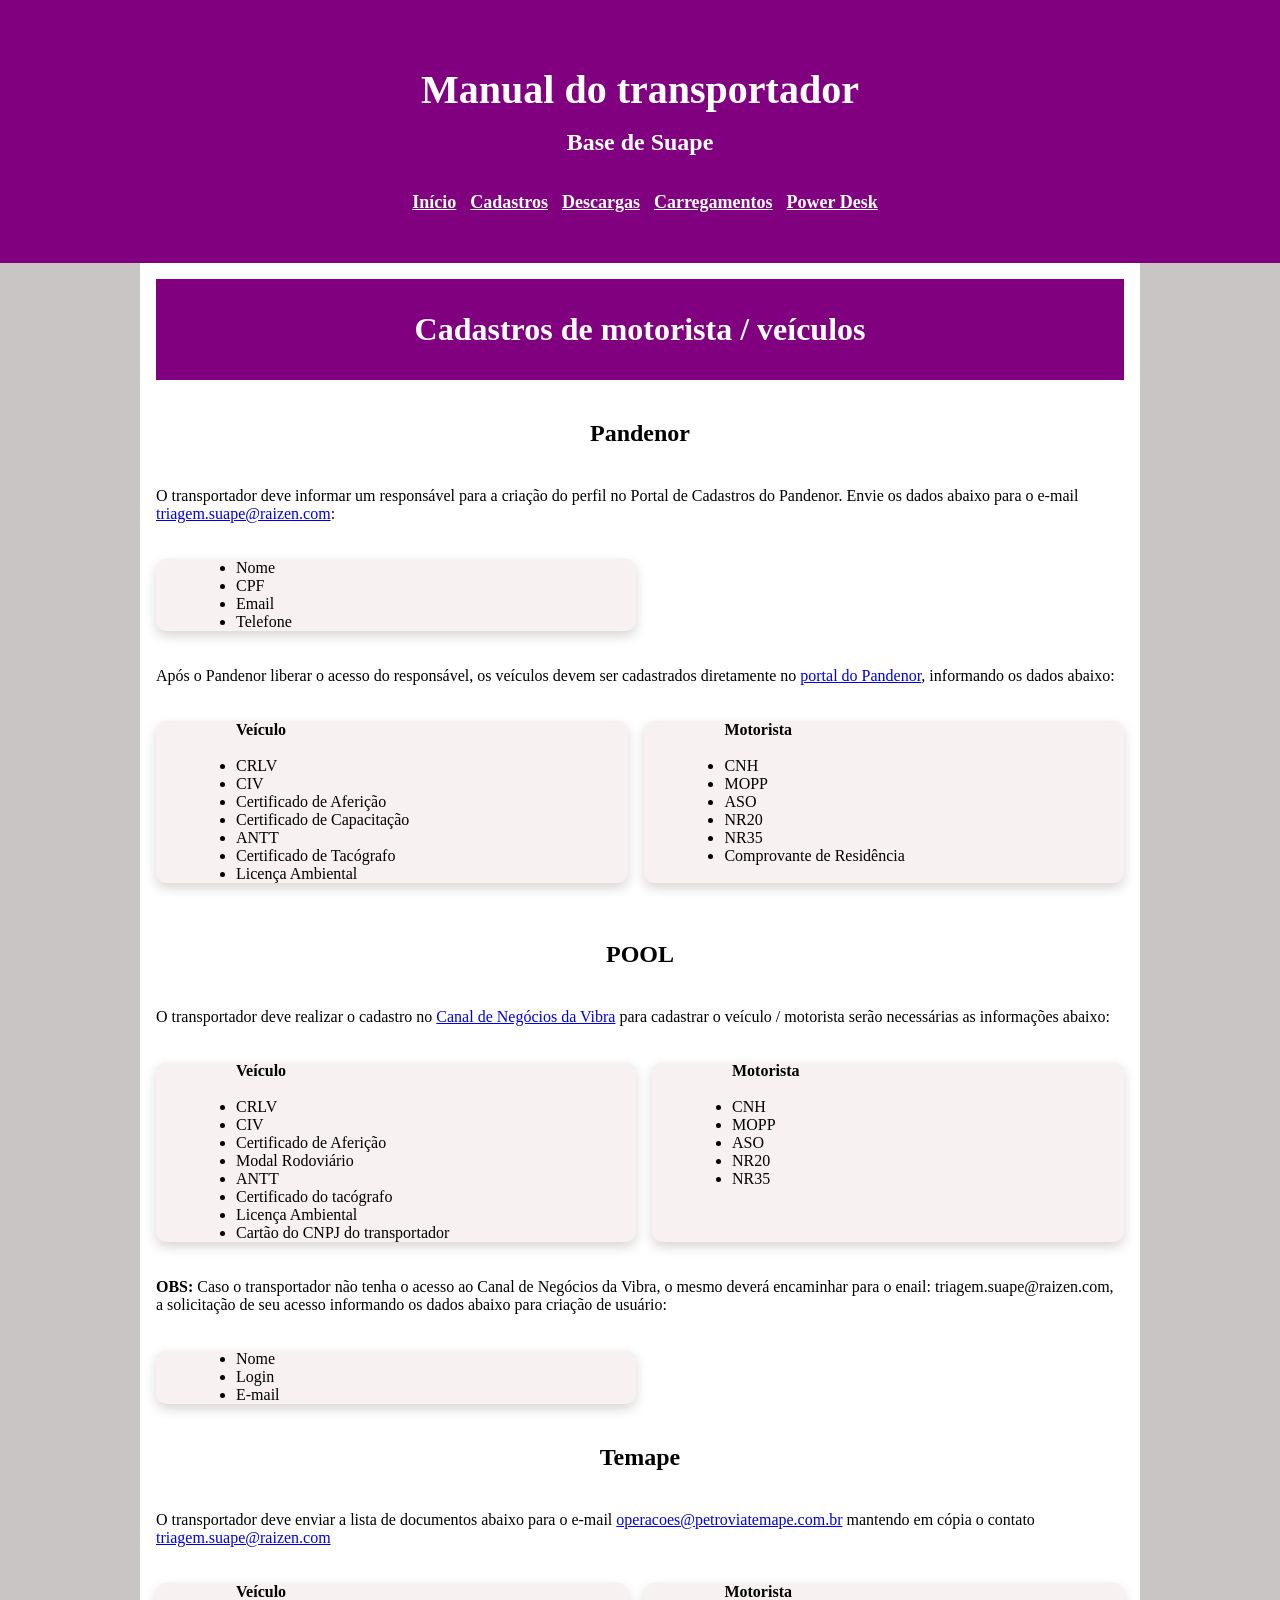
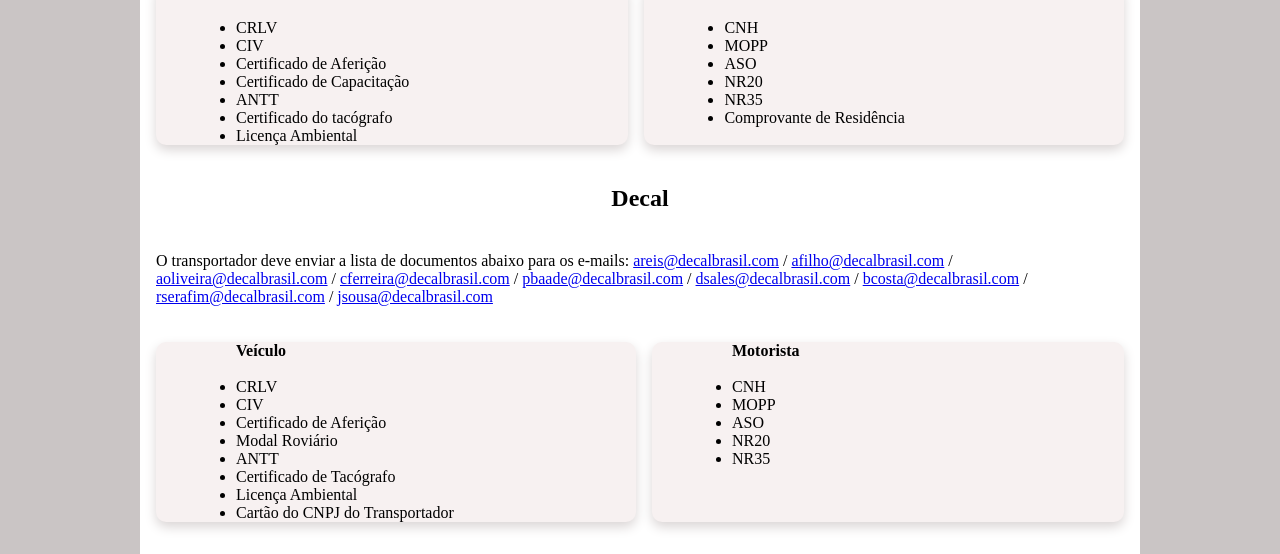
==== cadastros.html @ e82b532d "Atualizações Atualizações no Manual do Transportador" ====
<!DOCTYPE html>
<html lang="pt-br">
<head>
    <meta charset="UTF-8">
    <meta name="viewport" content="width=device-width, initial-scale=1.0">
    <title>Manual do transportador - Base de Suape</title>

    <link rel="shortcut icon" href="imagens/ra.png" type="image/x-icon">
    <link rel="stylesheet" href="css/style.css">
</head>
<body>
    <header>
        <h1>Manual do transportador</h1>

        <h2>Base de Suape</h2>

        <br><br>

        <nav>
            <a href="index.html"><b>Início</b></a>
            <a href="cadastros.html"><b>Cadastros</b></a>
            <a href="descargas.html"><b>Descargas</b></a>
            <a href="carregamentos.html"><b>Carregamentos</b></a>
            <a href="powerdesk.html"><b>Power Desk</b></a>
        </nav>
    </header>

    <main>

        <div class="cadastros">

            <h1>Cadastros de motorista / veículos</h1>

            <div class="Pandenor">
                <h2>Pandenor</h2>
                <p>O transportador deve informar um responsável para a criação do perfil no Portal de Cadastros do Pandenor. 
                    Envie os dados abaixo para o e-mail <a href="mailto:triagem.suape@raizen.com">triagem.suape@raizen.com</a>:</p><br><br>

                    <ul class="card">
                        <li>Nome</li>
                        <li>CPF</li>
                        <li>Email</li>
                        <li>Telefone</li>
                    </ul>

                    <br><br>

                    <p>Após o Pandenor liberar o acesso do responsável, os veículos devem ser cadastrados diretamente no <a href="http://pandenor.ddns.net:9010/Autoload/Portal" target="_blank">portal do Pandenor</a>, informando os dados abaixo:</p>
                    <br><br>

                    <section class="card_terminais">
                        <ul class="card">
                            <p><strong>Veículo</strong></p><br>
                            <li>CRLV</li>
                            <li>CIV</li>
                            <li>Certificado de Aferição</li>
                            <li>Certificado de Capacitação</li>
                            <li>ANTT</li>
                            <li>Certificado de Tacógrafo</li>
                            <li>Licença Ambiental</li>
                        </ul>
                        <ul class="card">
                            <p><strong>Motorista</strong></p><br>
                            <li>CNH</li>
                            <li>MOPP</li>
                            <li>ASO</li>
                            <li>NR20</li>
                            <li>NR35</li>
                            <li>Comprovante de Residência</li>
                        </ul>
                    </section>
                
                    <br>
                
            </div>

            <div class="pool">

                <h2>POOL</h2>
                <p>O transportador deve realizar o cadastro no <a href="https://cn.vibraenergia.com.br/portalctv/#/cadastrar-vinculox" target="_blank">Canal de Negócios da Vibra</a> para cadastrar o veículo / motorista serão necessárias as informações abaixo:</p>
                <br><br>

                <section class="card_terminais">
                    <ul class="card">
                        <p><b>Veículo</b></p><br>
                        <li>CRLV</li>
                        <li>CIV</li>
                        <li>Certificado de Aferição</li>
                        <li>Modal Rodoviário</li>
                        <li>ANTT</li>
                        <li>Certificado do tacógrafo</li>
                        <li>Licença Ambiental</li>
                        <li>Cartão do CNPJ do transportador</li>
                    </ul>
                    <ul class="card">
                        <p><b>Motorista</b></p><br>
                        <li>CNH</li>
                        <li>MOPP</li>
                        <li>ASO</li>
                        <li>NR20</li>
                        <li>NR35</li>
                    </ul>
                </section>

                <br><br>

                <p>
                    <b>OBS: </b> Caso o transportador não tenha o acesso ao Canal de Negócios da Vibra, o mesmo deverá encaminhar para o enail: triagem.suape@raizen.com, a solicitação de seu acesso informando os dados abaixo para criação de usuário:
                </p>

                <br><br>

                <ul class="card">
                    <li>Nome</li>
                    <li>Login</li>
                    <li>E-mail</li>
                    
                </ul>

            </div>

            <div class="temape">

                <h2>Temape</h2>
                <p>O transportador deve enviar a lista de documentos abaixo para o e-mail <a href="mailto:operacoes@petroviatemape.com.br">operacoes@petroviatemape.com.br</a> mantendo em cópia o contato <a href="mailto:triagem.suape@raizen.com">triagem.suape@raizen.com</a></p>
                <br><br>
                <section class="card_terminais">
                    <ul class="card">
                        <p><b>Veículo</b></p><br>
                        <li>CRLV</li>
                        <li>CIV</li>
                        <li>Certificado de Aferição</li>
                        <li>Certificado de Capacitação</li>
                        <li>ANTT</li>
                        <li>Certificado do tacógrafo</li>
                        <li>Licença Ambiental</li>
                    </ul>
                    <ul class="card">
                        <p><b>Motorista</b></p><br>
                        <li>CNH</li>
                        <li>MOPP</li>
                        <li>ASO</li>
                        <li>NR20</li>
                        <li>NR35</li>
                        <li>Comprovante de Residência</li>
                    </ul>
                </section>

            </div>

            <div class="decal">

                <h2>Decal</h2>

                <p>O transportador deve enviar a lista de documentos abaixo para os e-mails: <a href="mailto:areis@decalbrasil.com">areis@decalbrasil.com</a> / <a href="mailto:afilho@decalbrasil.com">afilho@decalbrasil.com</a> / <a href="mailto:aoliveira@decalbrasil.com">aoliveira@decalbrasil.com</a> / <a href="mailto:cferreira@decalbrasil.com">cferreira@decalbrasil.com</a> / <a href="mailto:pbaade@decalbrasil.com">pbaade@decalbrasil.com</a> / <a href="mailto:dsales@decalbrasil.com">dsales@decalbrasil.com</a> / <a href="mailto:bcosta@decalbrasil.com">bcosta@decalbrasil.com</a> / <a href="mailto:rserafim@decalbrasil.com">rserafim@decalbrasil.com</a> / <a href="mailto:jsousa@decalbrasil.com">jsousa@decalbrasil.com</a></p>
                <br><br>
                <section class="card_terminais">
                    <ul class="card">
                        <p><b>Veículo</b></p><br>
                        <li>CRLV</li>
                        <li>CIV</li>
                        <li>Certificado de Aferição</li>
                        <li>Modal Roviário</li>
                        <li>ANTT</li>
                        <li>Certificado de Tacógrafo</li>
                        <li>Licença Ambiental</li>
                        <li>Cartão do CNPJ do Transportador</li>
                    </ul>
                    <ul class="card">
                        <p><b>Motorista</b></p><br>
                        <li>CNH</li>
                        <li>MOPP</li>
                        <li>ASO</li>
                        <li>NR20</li>
                        <li>NR35</li>
                    </ul>
                </section>
            </div>
            
        </div>
    </main>

</body>
</html>
---- css/style.css ----
* {
    margin: 0;
    padding: 0;
}

header {
    background-color: purple;
    color: white;
    text-align: center;
    padding: 50px;
}

body {
    background-color: rgb(202, 197, 197);
}

main {
    max-width: 1000px;
    min-width: 300px;
    background-color: white;
    margin: auto;
}
header h1 {
    padding: .4em;
    font-size: 40px;
}

main h1 {
   text-align: center;
   padding: 1em;
}

main h2 {
    padding: .5em;
}

.mapa {
    text-align: center;
    padding-bottom: 2em;
}

.cadastros {
    
    padding: 1em;
    padding-bottom: 2em;
}

.cadastros h1{
    background-color: purple;
    color: white;
}


.cadastros h2 {
    text-align: center;
    padding: 40px;
}


.responsavel{
    padding-left: 5em;
    
}

.card{
    padding-left: 5em;
    flex-grow: 1;
    background-color: rgb(247, 241, 241);
    border-radius: 10px;
    box-shadow: 0 5px 12px rgb(218, 213, 213);
    max-width: 400px;    
}

.card_terminais{
    display: flex;
    gap: 16px;
}

.descargas h1{
    background-color: purple;
    color: white;
    margin-bottom: 2em;
}

.descargas {
    padding: 1em;
}

h4 {
    padding: 2em;
}

address {
    text-align: center;
    margin: 2rem;
}

nav a {
    color: white;
    font-size: large;
    margin-left: 10px;
}

a:hover {
    background-color: lightgrey;
    color: blue;
}
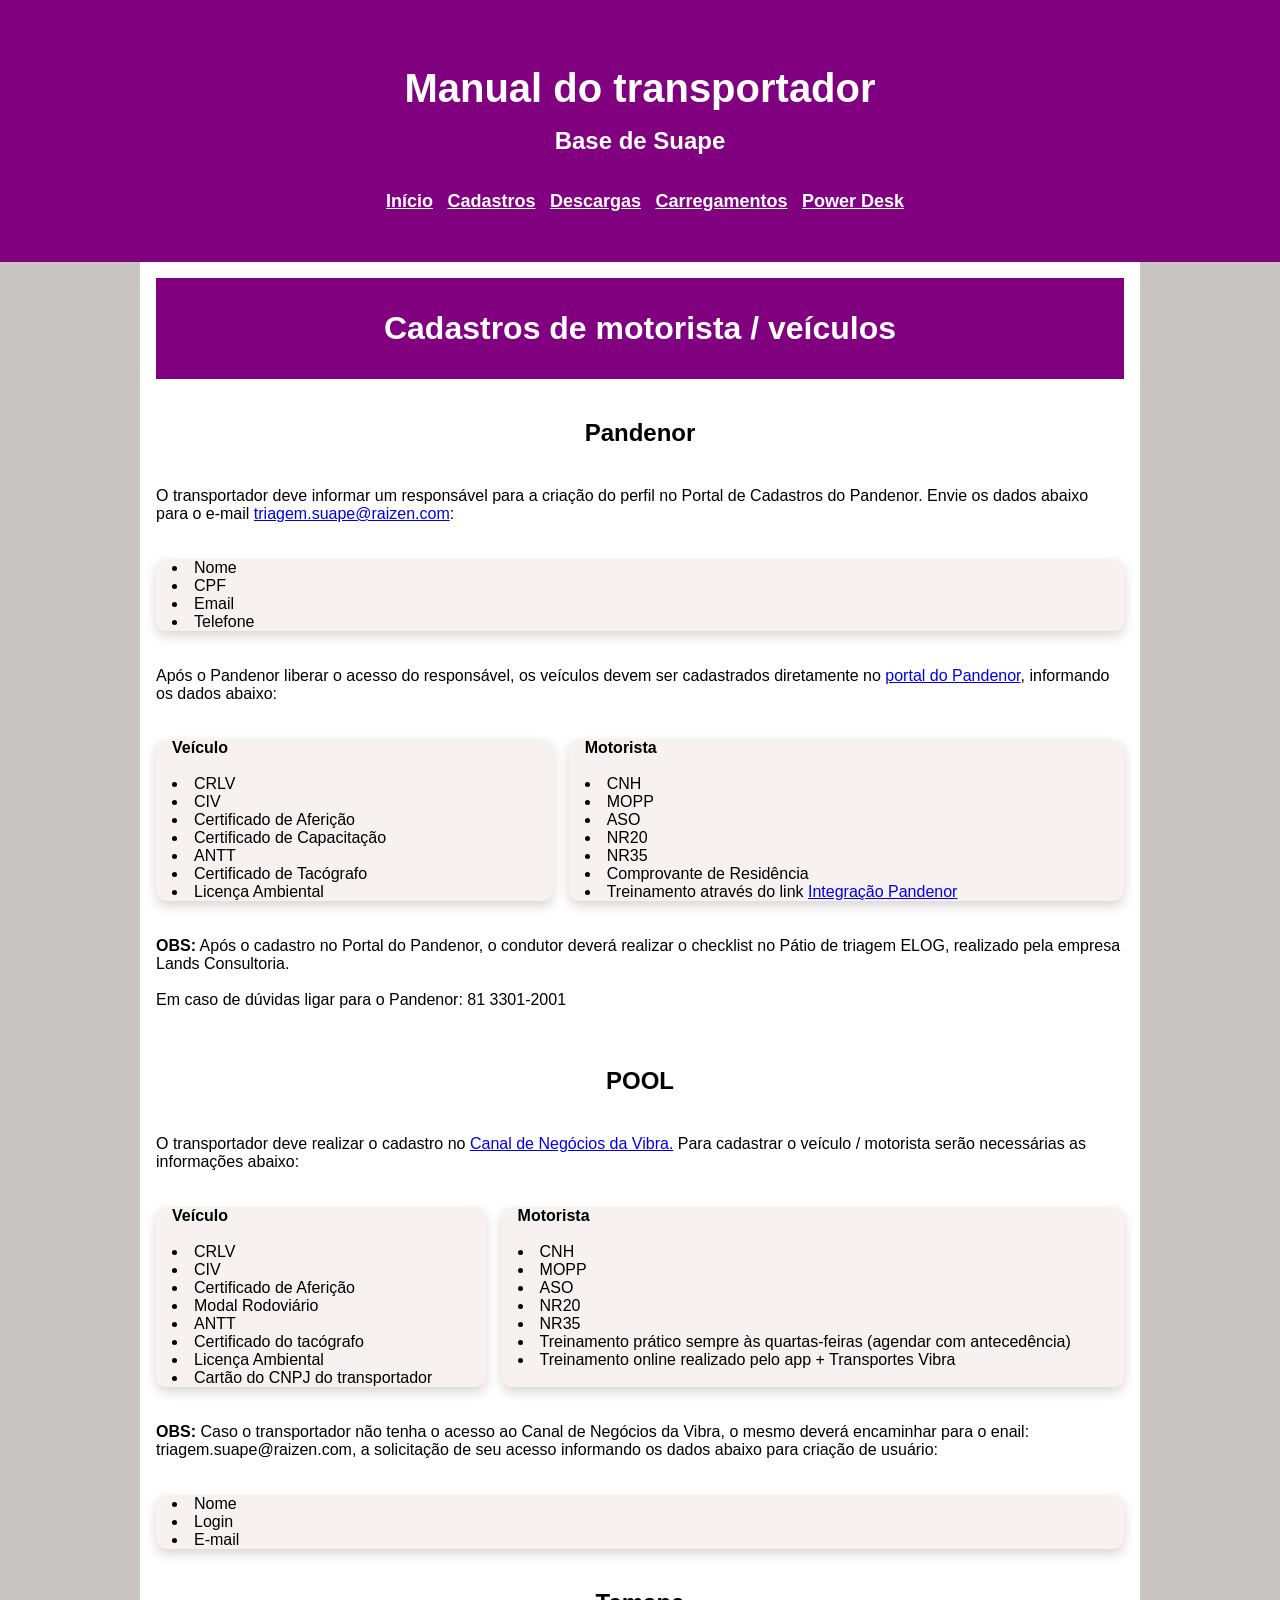
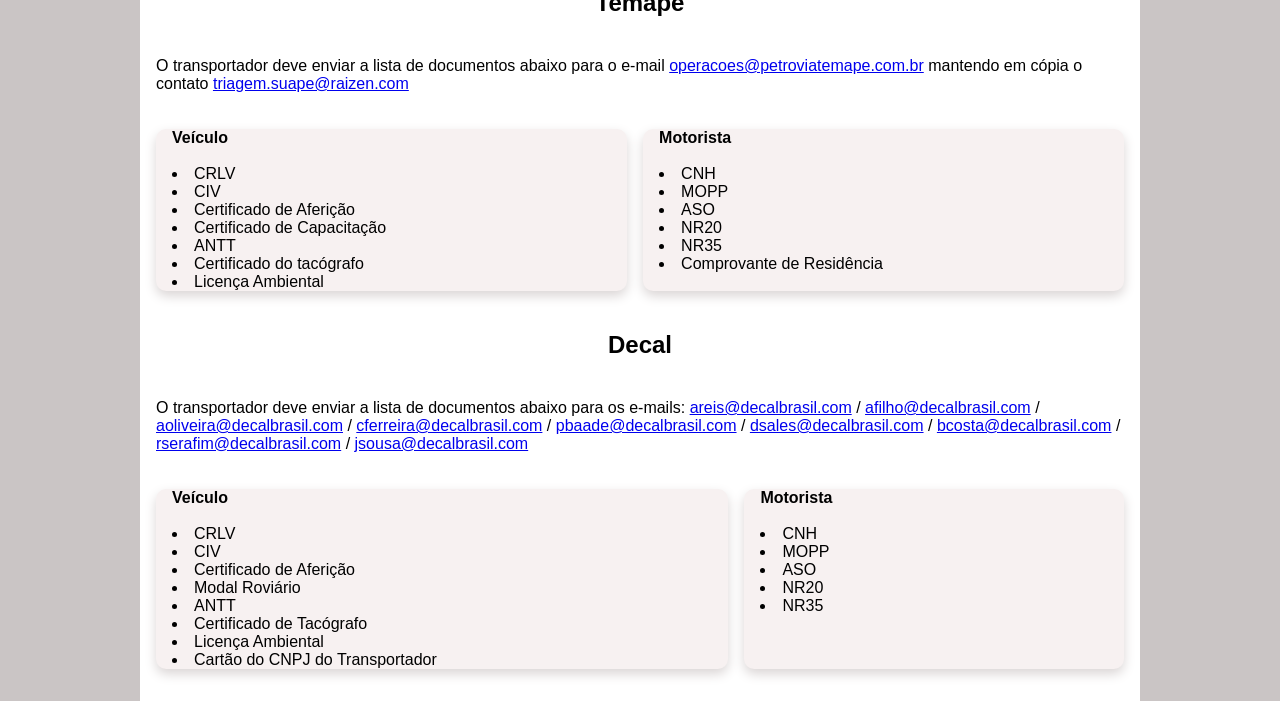
==== commit 49208dc9: "Atualizações solicitadas" ====
--- a/cadastros.html
+++ b/cadastros.html
@@ -67,9 +67,18 @@
                             <li>NR20</li>
                             <li>NR35</li>
                             <li>Comprovante de Residência</li>
+                            <li>Treinamento através do link <a href="https://integracao.pandenor.com.br/" target="_blank"> Integração Pandenor</a></li>
                         </ul>
                     </section>
                 
+                    <br><br>
+
+                    <p><b>OBS:</b> Após o cadastro no Portal do Pandenor, o condutor deverá realizar o checklist no Pátio de triagem ELOG, realizado pela empresa Lands Consultoria.</p>
+
+                    <br>
+
+                    <p>Em caso de dúvidas ligar para o Pandenor: 81 3301-2001</p>
+
                     <br>
                 
             </div>
@@ -77,7 +86,7 @@
             <div class="pool">
 
                 <h2>POOL</h2>
-                <p>O transportador deve realizar o cadastro no <a href="https://cn.vibraenergia.com.br/portalctv/#/cadastrar-vinculox" target="_blank">Canal de Negócios da Vibra</a> para cadastrar o veículo / motorista serão necessárias as informações abaixo:</p>
+                <p>O transportador deve realizar o cadastro no <a href="https://cn.vibraenergia.com.br/portalctv/#/cadastrar-vinculox" target="_blank">Canal de Negócios da Vibra.</a> Para cadastrar o veículo / motorista serão necessárias as informações abaixo:</p>
                 <br><br>
 
                 <section class="card_terminais">
@@ -99,6 +108,8 @@
                         <li>ASO</li>
                         <li>NR20</li>
                         <li>NR35</li>
+                        <li>Treinamento prático sempre às quartas-feiras (agendar com antecedência)</li>
+                        <li>Treinamento online realizado pelo app + Transportes Vibra</li>
                     </ul>
                 </section>
 
@@ -114,8 +125,7 @@
                     <li>Nome</li>
                     <li>Login</li>
                     <li>E-mail</li>
-                    
-                </ul>
+               </ul>
 
             </div>
 
--- a/css/style.css
+++ b/css/style.css
@@ -1,6 +1,10 @@
 * {
     margin: 0;
     padding: 0;
+}
+
+html {
+    font-family: "Montserrat", sans-serif;;
 }
 
 header {
@@ -63,12 +67,13 @@
 }
 
 .card{
-    padding-left: 5em;
+    padding-left: 1em;
+    list-style-position: inside;
     flex-grow: 1;
     background-color: rgb(247, 241, 241);
     border-radius: 10px;
     box-shadow: 0 5px 12px rgb(218, 213, 213);
-    max-width: 400px;    
+     
 }
 
 .card_terminais{
@@ -104,4 +109,9 @@
 a:hover {
     background-color: lightgrey;
     color: blue;
-}+}
+
+.pdescargas {
+    background-color: palevioletred;
+    background-image: linear-gradient(to right, palevioletred, white);
+}
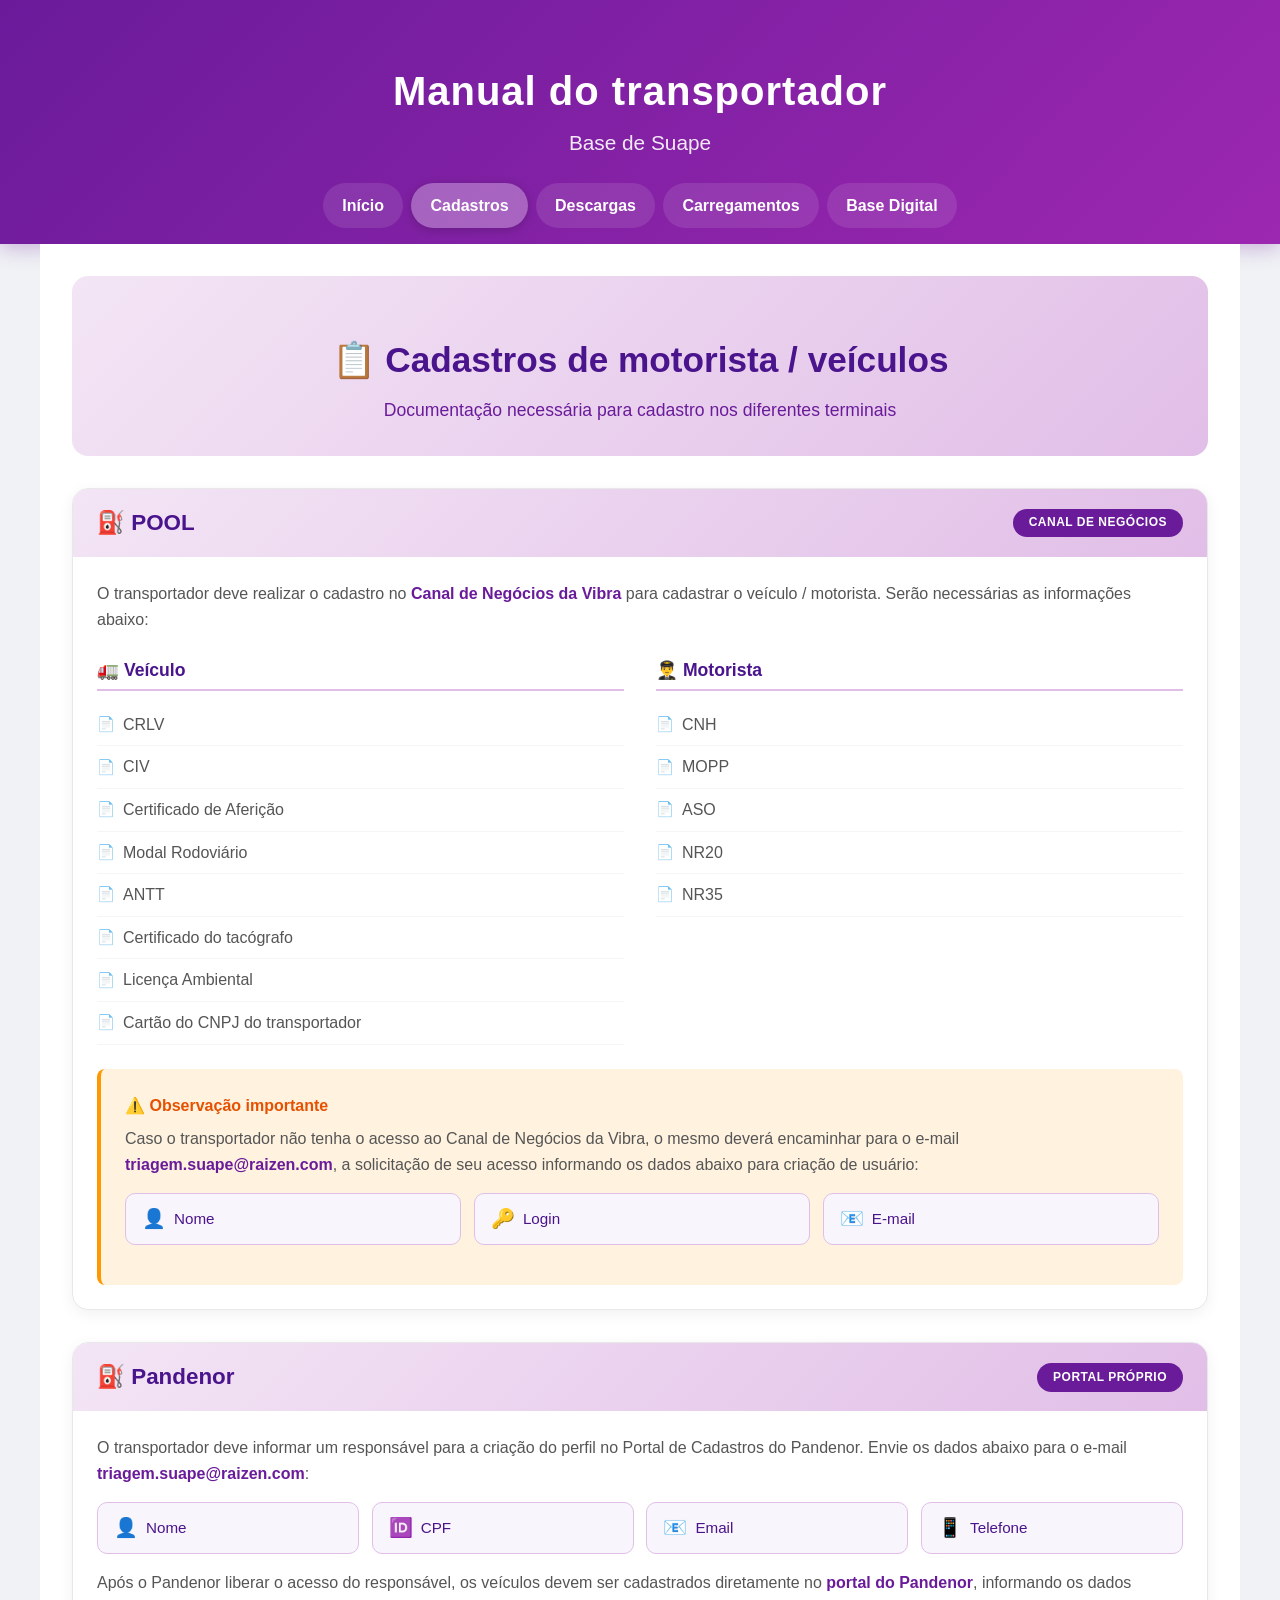
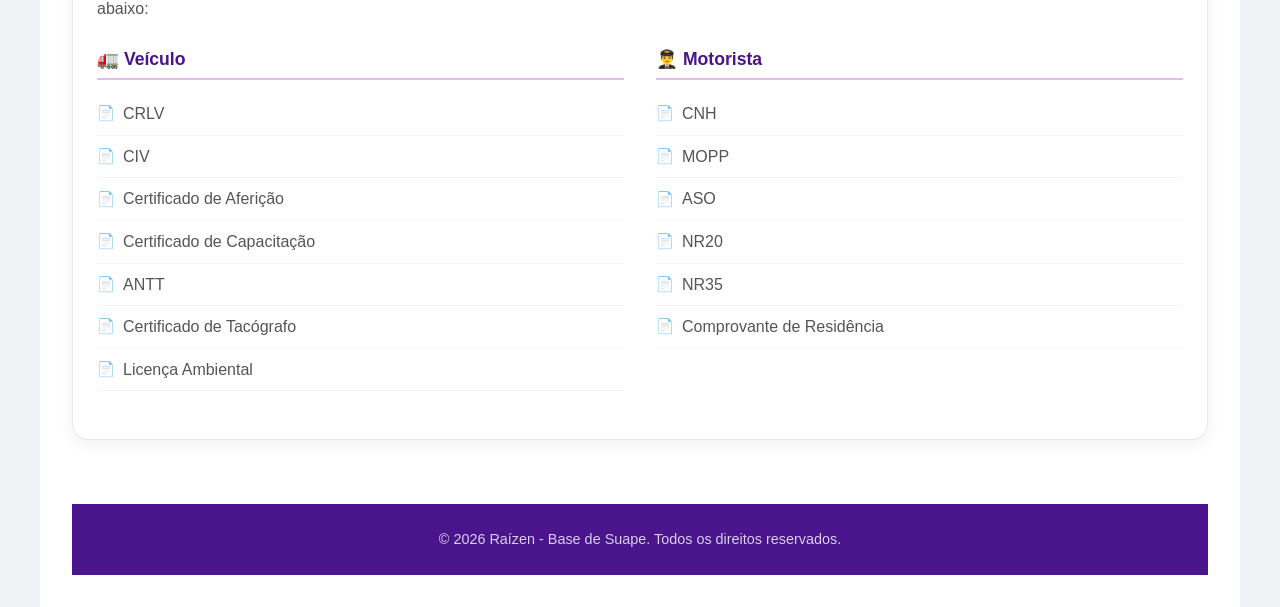
==== commit 9b94523c: "mudanças Mudanças e novo visual" ====
--- a/cadastros.html
+++ b/cadastros.html
@@ -1,194 +1,179 @@
 <!DOCTYPE html>
 <html lang="pt-br">
 <head>
-    <meta charset="UTF-8">
-    <meta name="viewport" content="width=device-width, initial-scale=1.0">
+    <meta charset="UTF-8" />
+    <meta name="viewport" content="width=device-width, initial-scale=1.0" />
     <title>Manual do transportador - Base de Suape</title>
 
-    <link rel="shortcut icon" href="imagens/ra.png" type="image/x-icon">
-    <link rel="stylesheet" href="css/style.css">
+    <link rel="shortcut icon" href="imagens/ra.png" type="image/x-icon" />
+    <link rel="stylesheet" href="css/normalize.css" />
+    <link rel="stylesheet" href="css/style.css" />
 </head>
 <body>
     <header>
-        <h1>Manual do transportador</h1>
-
-        <h2>Base de Suape</h2>
-
-        <br><br>
+        <div class="header-content">
+            <h1>Manual do transportador</h1>
+            <h2>Base de Suape</h2>
+        </div>
 
         <nav>
             <a href="index.html"><b>Início</b></a>
-            <a href="cadastros.html"><b>Cadastros</b></a>
+            <a href="cadastros.html" class="active"><b>Cadastros</b></a>
             <a href="descargas.html"><b>Descargas</b></a>
             <a href="carregamentos.html"><b>Carregamentos</b></a>
-            <a href="powerdesk.html"><b>Power Desk</b></a>
+            <a href="powerdesk.html"><b>Base Digital</b></a>
         </nav>
     </header>
 
     <main>
+        <div class="page-header">
+            <h1>📋 Cadastros de motorista / veículos</h1>
+            <p>Documentação necessária para cadastro nos diferentes terminais</p>
+        </div>
 
         <div class="cadastros">
 
-            <h1>Cadastros de motorista / veículos</h1>
+            
+            <!-- POOL -->
+            <div class="terminal-card">
+                <div class="terminal-header">
+                    <h2>⛽ POOL</h2>
+                    <span class="terminal-badge">Canal de Negócios</span>
+                </div>
+                
+                <div class="terminal-content">
+                    <p>
+                        O transportador deve realizar o cadastro no 
+                        <a href="https://cn.vibraenergia.com.br/portalctv/#/cadastrar-vinculox" target="_blank">
+                            Canal de Negócios da Vibra
+                        </a> 
+                        para cadastrar o veículo / motorista. Serão necessárias as informações abaixo:
+                    </p>
 
-            <div class="Pandenor">
-                <h2>Pandenor</h2>
-                <p>O transportador deve informar um responsável para a criação do perfil no Portal de Cadastros do Pandenor. 
-                    Envie os dados abaixo para o e-mail <a href="mailto:triagem.suape@raizen.com">triagem.suape@raizen.com</a>:</p><br><br>
+                    <div class="docs-section">
+                        <div class="docs-column">
+                            <h3>🚛 Veículo</h3>
+                            <ul class="doc-list">
+                                <li>CRLV</li>
+                                <li>CIV</li>
+                                <li>Certificado de Aferição</li>
+                                <li>Modal Rodoviário</li>
+                                <li>ANTT</li>
+                                <li>Certificado do tacógrafo</li>
+                                <li>Licença Ambiental</li>
+                                <li>Cartão do CNPJ do transportador</li>
+                            </ul>
+                        </div>
+                        <div class="docs-column">
+                            <h3>👨‍✈️ Motorista</h3>
+                            <ul class="doc-list">
+                                <li>CNH</li>
+                                <li>MOPP</li>
+                                <li>ASO</li>
+                                <li>NR20</li>
+                                <li>NR35</li>
+                            </ul>
+                        </div>
+                    </div>
 
-                    <ul class="card">
-                        <li>Nome</li>
-                        <li>CPF</li>
-                        <li>Email</li>
-                        <li>Telefone</li>
-                    </ul>
-
-                    <br><br>
-
-                    <p>Após o Pandenor liberar o acesso do responsável, os veículos devem ser cadastrados diretamente no <a href="http://pandenor.ddns.net:9010/Autoload/Portal" target="_blank">portal do Pandenor</a>, informando os dados abaixo:</p>
-                    <br><br>
-
-                    <section class="card_terminais">
-                        <ul class="card">
-                            <p><strong>Veículo</strong></p><br>
-                            <li>CRLV</li>
-                            <li>CIV</li>
-                            <li>Certificado de Aferição</li>
-                            <li>Certificado de Capacitação</li>
-                            <li>ANTT</li>
-                            <li>Certificado de Tacógrafo</li>
-                            <li>Licença Ambiental</li>
-                        </ul>
-                        <ul class="card">
-                            <p><strong>Motorista</strong></p><br>
-                            <li>CNH</li>
-                            <li>MOPP</li>
-                            <li>ASO</li>
-                            <li>NR20</li>
-                            <li>NR35</li>
-                            <li>Comprovante de Residência</li>
-                            <li>Treinamento através do link <a href="https://integracao.pandenor.com.br/" target="_blank"> Integração Pandenor</a></li>
-                        </ul>
-                    </section>
-                
-                    <br><br>
-
-                    <p><b>OBS:</b> Após o cadastro no Portal do Pandenor, o condutor deverá realizar o checklist no Pátio de triagem ELOG, realizado pela empresa Lands Consultoria.</p>
-
-                    <br>
-
-                    <p>Em caso de dúvidas ligar para o Pandenor: 81 3301-2001</p>
-
-                    <br>
-                
+                    <div class="observation-box">
+                        <h4>⚠️ Observação importante</h4>
+                        <p>
+                            Caso o transportador não tenha o acesso ao Canal de Negócios da Vibra, 
+                            o mesmo deverá encaminhar para o e-mail 
+                            <a href="mailto:triagem.suape@raizen.com">triagem.suape@raizen.com</a>, 
+                            a solicitação de seu acesso informando os dados abaixo para criação de usuário:
+                        </p>
+                        <div class="docs-grid">
+                            <div class="doc-card">
+                                <span class="doc-icon">👤</span>
+                                <span>Nome</span>
+                            </div>
+                            <div class="doc-card">
+                                <span class="doc-icon">🔑</span>
+                                <span>Login</span>
+                            </div>
+                            <div class="doc-card">
+                                <span class="doc-icon">📧</span>
+                                <span>E-mail</span>
+                            </div>
+                        </div>
+                    </div>
+                </div>
             </div>
 
-            <div class="pool">
+            <!-- Pandenor -->
+            <div class="terminal-card">
+                <div class="terminal-header">
+                    <h2>⛽ Pandenor</h2>
+                    <span class="terminal-badge">Portal próprio</span>
+                </div>
+                
+                <div class="terminal-content">
+                    <p>
+                        O transportador deve informar um responsável para a criação do perfil 
+                        no Portal de Cadastros do Pandenor. Envie os dados abaixo para o e-mail 
+                        <a href="mailto:triagem.suape@raizen.com">triagem.suape@raizen.com</a>:
+                    </p>
 
-                <h2>POOL</h2>
-                <p>O transportador deve realizar o cadastro no <a href="https://cn.vibraenergia.com.br/portalctv/#/cadastrar-vinculox" target="_blank">Canal de Negócios da Vibra.</a> Para cadastrar o veículo / motorista serão necessárias as informações abaixo:</p>
-                <br><br>
+                    <div class="docs-grid">
+                        <div class="doc-card">
+                            <span class="doc-icon">👤</span>
+                            <span>Nome</span>
+                        </div>
+                        <div class="doc-card">
+                            <span class="doc-icon">🆔</span>
+                            <span>CPF</span>
+                        </div>
+                        <div class="doc-card">
+                            <span class="doc-icon">📧</span>
+                            <span>Email</span>
+                        </div>
+                        <div class="doc-card">
+                            <span class="doc-icon">📱</span>
+                            <span>Telefone</span>
+                        </div>
+                    </div>
 
-                <section class="card_terminais">
-                    <ul class="card">
-                        <p><b>Veículo</b></p><br>
-                        <li>CRLV</li>
-                        <li>CIV</li>
-                        <li>Certificado de Aferição</li>
-                        <li>Modal Rodoviário</li>
-                        <li>ANTT</li>
-                        <li>Certificado do tacógrafo</li>
-                        <li>Licença Ambiental</li>
-                        <li>Cartão do CNPJ do transportador</li>
-                    </ul>
-                    <ul class="card">
-                        <p><b>Motorista</b></p><br>
-                        <li>CNH</li>
-                        <li>MOPP</li>
-                        <li>ASO</li>
-                        <li>NR20</li>
-                        <li>NR35</li>
-                        <li>Treinamento prático sempre às quartas-feiras (agendar com antecedência)</li>
-                        <li>Treinamento online realizado pelo app + Transportes Vibra</li>
-                    </ul>
-                </section>
+                    <p>
+                        Após o Pandenor liberar o acesso do responsável, os veículos devem ser 
+                        cadastrados diretamente no 
+                        <a href="http://pandenor.ddns.net:9010/Autoload/Portal" target="_blank">portal do Pandenor</a>, 
+                        informando os dados abaixo:
+                    </p>
 
-                <br><br>
-
-                <p>
-                    <b>OBS: </b> Caso o transportador não tenha o acesso ao Canal de Negócios da Vibra, o mesmo deverá encaminhar para o enail: triagem.suape@raizen.com, a solicitação de seu acesso informando os dados abaixo para criação de usuário:
-                </p>
-
-                <br><br>
-
-                <ul class="card">
-                    <li>Nome</li>
-                    <li>Login</li>
-                    <li>E-mail</li>
-               </ul>
-
+                    <div class="docs-section">
+                        <div class="docs-column">
+                            <h3>🚛 Veículo</h3>
+                            <ul class="doc-list">
+                                <li>CRLV</li>
+                                <li>CIV</li>
+                                <li>Certificado de Aferição</li>
+                                <li>Certificado de Capacitação</li>
+                                <li>ANTT</li>
+                                <li>Certificado de Tacógrafo</li>
+                                <li>Licença Ambiental</li>
+                            </ul>
+                        </div>
+                        <div class="docs-column">
+                            <h3>👨‍✈️ Motorista</h3>
+                            <ul class="doc-list">
+                                <li>CNH</li>
+                                <li>MOPP</li>
+                                <li>ASO</li>
+                                <li>NR20</li>
+                                <li>NR35</li>
+                                <li>Comprovante de Residência</li>
+                            </ul>
+                        </div>
+                    </div>
+                </div>
             </div>
 
-            <div class="temape">
 
-                <h2>Temape</h2>
-                <p>O transportador deve enviar a lista de documentos abaixo para o e-mail <a href="mailto:operacoes@petroviatemape.com.br">operacoes@petroviatemape.com.br</a> mantendo em cópia o contato <a href="mailto:triagem.suape@raizen.com">triagem.suape@raizen.com</a></p>
-                <br><br>
-                <section class="card_terminais">
-                    <ul class="card">
-                        <p><b>Veículo</b></p><br>
-                        <li>CRLV</li>
-                        <li>CIV</li>
-                        <li>Certificado de Aferição</li>
-                        <li>Certificado de Capacitação</li>
-                        <li>ANTT</li>
-                        <li>Certificado do tacógrafo</li>
-                        <li>Licença Ambiental</li>
-                    </ul>
-                    <ul class="card">
-                        <p><b>Motorista</b></p><br>
-                        <li>CNH</li>
-                        <li>MOPP</li>
-                        <li>ASO</li>
-                        <li>NR20</li>
-                        <li>NR35</li>
-                        <li>Comprovante de Residência</li>
-                    </ul>
-                </section>
 
-            </div>
-
-            <div class="decal">
-
-                <h2>Decal</h2>
-
-                <p>O transportador deve enviar a lista de documentos abaixo para os e-mails: <a href="mailto:areis@decalbrasil.com">areis@decalbrasil.com</a> / <a href="mailto:afilho@decalbrasil.com">afilho@decalbrasil.com</a> / <a href="mailto:aoliveira@decalbrasil.com">aoliveira@decalbrasil.com</a> / <a href="mailto:cferreira@decalbrasil.com">cferreira@decalbrasil.com</a> / <a href="mailto:pbaade@decalbrasil.com">pbaade@decalbrasil.com</a> / <a href="mailto:dsales@decalbrasil.com">dsales@decalbrasil.com</a> / <a href="mailto:bcosta@decalbrasil.com">bcosta@decalbrasil.com</a> / <a href="mailto:rserafim@decalbrasil.com">rserafim@decalbrasil.com</a> / <a href="mailto:jsousa@decalbrasil.com">jsousa@decalbrasil.com</a></p>
-                <br><br>
-                <section class="card_terminais">
-                    <ul class="card">
-                        <p><b>Veículo</b></p><br>
-                        <li>CRLV</li>
-                        <li>CIV</li>
-                        <li>Certificado de Aferição</li>
-                        <li>Modal Roviário</li>
-                        <li>ANTT</li>
-                        <li>Certificado de Tacógrafo</li>
-                        <li>Licença Ambiental</li>
-                        <li>Cartão do CNPJ do Transportador</li>
-                    </ul>
-                    <ul class="card">
-                        <p><b>Motorista</b></p><br>
-                        <li>CNH</li>
-                        <li>MOPP</li>
-                        <li>ASO</li>
-                        <li>NR20</li>
-                        <li>NR35</li>
-                    </ul>
-                </section>
-            </div>
-            
-        </div>
-    </main>
-
+    <footer>
+        <p>&copy; 2026 Raízen - Base de Suape. Todos os direitos reservados.</p>
+    </footer>
 </body>
 </html>
--- a/css/style.css
+++ b/css/style.css
@@ -1,117 +1,979 @@
+/* ===== RESET E CONFIGURAÇÕES GERAIS ===== */
 * {
     margin: 0;
     padding: 0;
-}
-
-html {
-    font-family: "Montserrat", sans-serif;;
-}
-
+    box-sizing: border-box;
+}
+
+body {
+    font-family: 'Segoe UI', Tahoma, Geneva, Verdana, sans-serif;
+    background-color: #f0f2f5;
+    color: #333;
+    line-height: 1.6;
+}
+
+/* ===== HEADER ===== */
 header {
-    background-color: purple;
+    background: linear-gradient(135deg, #6a1b9a, #9c27b0);
     color: white;
     text-align: center;
-    padding: 50px;
-}
-
-body {
-    background-color: rgb(202, 197, 197);
-}
-
+    padding: 2rem 1rem 1rem;
+    box-shadow: 0 4px 20px rgba(106, 27, 154, 0.3);
+}
+
+.header-content h1 {
+    font-size: 2.5rem;
+    font-weight: 700;
+    letter-spacing: 1px;
+    margin-bottom: 0.2rem;
+}
+
+.header-content h2 {
+    font-size: 1.3rem;
+    font-weight: 300;
+    opacity: 0.9;
+}
+
+/* ===== NAVEGAÇÃO ===== */
+nav {
+    margin-top: 1.5rem;
+    display: flex;
+    justify-content: center;
+    flex-wrap: wrap;
+    gap: 0.5rem;
+}
+
+nav a {
+    color: white;
+    text-decoration: none;
+    font-size: 1rem;
+    padding: 0.6rem 1.2rem;
+    border-radius: 25px;
+    transition: all 0.3s ease;
+    background: rgba(255, 255, 255, 0.1);
+    font-weight: 600;
+}
+
+nav a:hover {
+    background: rgba(255, 255, 255, 0.25);
+    transform: translateY(-2px);
+    box-shadow: 0 4px 12px rgba(0, 0, 0, 0.2);
+}
+
+nav a.active {
+    background: rgba(255, 255, 255, 0.3);
+    box-shadow: 0 2px 10px rgba(0, 0, 0, 0.2);
+}
+
+/* ===== MAIN ===== */
 main {
-    max-width: 1000px;
-    min-width: 300px;
-    background-color: white;
-    margin: auto;
-}
-header h1 {
-    padding: .4em;
-    font-size: 40px;
-}
-
-main h1 {
-   text-align: center;
-   padding: 1em;
-}
-
-main h2 {
-    padding: .5em;
-}
-
+    max-width: 1200px;
+    margin: 0 auto;
+    padding: 2rem;
+    background: #ffffff;
+    min-height: 70vh;
+}
+
+/* ===== PAGE HEADER ===== */
+.page-header {
+    text-align: center;
+    padding: 2rem 1rem;
+    margin-bottom: 2rem;
+    background: linear-gradient(135deg, #f3e5f5, #e1bee7);
+    border-radius: 16px;
+}
+
+.page-header h1 {
+    font-size: 2.2rem;
+    color: #4a148c;
+    margin-bottom: 0.5rem;
+}
+
+.page-header p {
+    font-size: 1.1rem;
+    color: #6a1b9a;
+    font-weight: 500;
+}
+
+/* ===== HERO SECTION (index) ===== */
+.hero {
+    background: linear-gradient(135deg, #6a1b9a, #9c27b0);
+    color: white;
+    padding: 3rem 2rem;
+    border-radius: 16px;
+    text-align: center;
+    margin-bottom: 3rem;
+}
+
+.hero-content h1 {
+    font-size: 2.5rem;
+    margin-bottom: 0.5rem;
+}
+
+.hero-content p {
+    font-size: 1.2rem;
+    opacity: 0.9;
+}
+
+.hero-description {
+    max-width: 700px;
+    margin: 1rem auto 0;
+    font-size: 1.1rem;
+    opacity: 0.8;
+    line-height: 1.8;
+}
+
+/* ===== INFO CARDS (index) ===== */
+.info-cards {
+    display: grid;
+    grid-template-columns: repeat(auto-fit, minmax(220px, 1fr));
+    gap: 1.5rem;
+    margin-bottom: 3rem;
+}
+
+.info-card {
+    background: #fff;
+    padding: 1.5rem;
+    border-radius: 16px;
+    text-align: center;
+    box-shadow: 0 4px 15px rgba(0, 0, 0, 0.08);
+    transition: all 0.3s ease;
+    border: 1px solid #f0f0f0;
+}
+
+.info-card:hover {
+    transform: translateY(-6px);
+    box-shadow: 0 8px 30px rgba(106, 27, 154, 0.15);
+    border-color: #9c27b0;
+}
+
+.info-icon {
+    font-size: 2.5rem;
+    display: block;
+    margin-bottom: 0.5rem;
+}
+
+.info-card h3 {
+    color: #4a148c;
+    font-size: 1.2rem;
+    margin-bottom: 0.5rem;
+}
+
+.info-card p {
+    color: #666;
+    font-size: 0.95rem;
+    margin-bottom: 1rem;
+}
+
+.btn {
+    display: inline-block;
+    background: #6a1b9a;
+    color: white;
+    padding: 0.5rem 1.5rem;
+    border-radius: 25px;
+    text-decoration: none;
+    font-weight: 600;
+    transition: all 0.3s ease;
+    font-size: 0.9rem;
+}
+
+.btn:hover {
+    background: #4a148c;
+    transform: scale(1.05);
+    box-shadow: 0 4px 15px rgba(106, 27, 154, 0.3);
+}
+
+/* ===== MAPA ===== */
 .mapa {
+    padding: 2rem 0;
     text-align: center;
-    padding-bottom: 2em;
-}
-
+}
+
+.mapa h2 {
+    font-size: 2rem;
+    color: #4a148c;
+    margin-bottom: 0.5rem;
+}
+
+.mapa h3 {
+    color: #666;
+    font-weight: 400;
+    margin-bottom: 1.5rem;
+}
+
+.map-container {
+    max-width: 800px;
+    margin: 0 auto;
+    border-radius: 12px;
+    overflow: hidden;
+    box-shadow: 0 4px 20px rgba(0, 0, 0, 0.1);
+}
+
+.map-container iframe {
+    display: block;
+    width: 100%;
+    height: 400px;
+}
+
+/* ===== ADDRESS ===== */
+address {
+    background: #f8f5fc;
+    padding: 2rem;
+    border-radius: 16px;
+    margin: 2rem 0;
+    text-align: center;
+    border: 1px solid #e1bee7;
+    font-style: normal;
+}
+
+.address-content h3 {
+    color: #4a148c;
+    font-size: 1.3rem;
+    margin-bottom: 1rem;
+}
+
+address p {
+    margin: 0.3rem 0;
+    color: #555;
+}
+
+address a {
+    color: #6a1b9a;
+    text-decoration: none;
+    font-weight: 600;
+}
+
+address a:hover {
+    text-decoration: underline;
+}
+
+/* ===== CADASTROS - TERMINAL CARDS ===== */
 .cadastros {
-    
-    padding: 1em;
-    padding-bottom: 2em;
-}
-
-.cadastros h1{
-    background-color: purple;
-    color: white;
-}
-
-
-.cadastros h2 {
+    display: flex;
+    flex-direction: column;
+    gap: 2rem;
+}
+
+.terminal-card {
+    background: #fff;
+    border-radius: 16px;
+    border: 1px solid #e8e8e8;
+    overflow: hidden;
+    box-shadow: 0 4px 15px rgba(0, 0, 0, 0.06);
+    transition: all 0.3s ease;
+}
+
+.terminal-card:hover {
+    box-shadow: 0 6px 25px rgba(0, 0, 0, 0.1);
+}
+
+.terminal-header {
+    background: linear-gradient(135deg, #f3e5f5, #e1bee7);
+    padding: 1rem 1.5rem;
+    display: flex;
+    justify-content: space-between;
+    align-items: center;
+    flex-wrap: wrap;
+    gap: 0.5rem;
+}
+
+.terminal-header h2 {
+    color: #4a148c;
+    font-size: 1.4rem;
+}
+
+.terminal-badge {
+    background: #6a1b9a;
+    color: white;
+    padding: 0.3rem 1rem;
+    border-radius: 20px;
+    font-size: 0.75rem;
+    font-weight: 600;
+    letter-spacing: 0.5px;
+    text-transform: uppercase;
+}
+
+.terminal-content {
+    padding: 1.5rem;
+}
+
+.terminal-content p {
+    margin-bottom: 1rem;
+    color: #555;
+}
+
+.terminal-content a {
+    color: #6a1b9a;
+    font-weight: 600;
+    text-decoration: none;
+}
+
+.terminal-content a:hover {
+    text-decoration: underline;
+}
+
+/* ===== DOCS GRID ===== */
+.docs-grid {
+    display: grid;
+    grid-template-columns: repeat(auto-fit, minmax(150px, 1fr));
+    gap: 0.8rem;
+    margin: 1rem 0;
+}
+
+.doc-card {
+    display: flex;
+    align-items: center;
+    gap: 0.5rem;
+    background: #f8f5fc;
+    padding: 0.6rem 1rem;
+    border-radius: 10px;
+    border: 1px solid #e1bee7;
+    font-weight: 500;
+    color: #4a148c;
+    font-size: 0.95rem;
+}
+
+.doc-icon {
+    font-size: 1.2rem;
+}
+
+/* ===== DOCS SECTION (columns) ===== */
+.docs-section {
+    display: grid;
+    grid-template-columns: 1fr 1fr;
+    gap: 2rem;
+    margin: 1.5rem 0;
+}
+
+.docs-column h3 {
+    color: #4a148c;
+    font-size: 1.1rem;
+    margin-bottom: 0.8rem;
+    padding-bottom: 0.3rem;
+    border-bottom: 2px solid #e1bee7;
+}
+
+.doc-list {
+    list-style: none;
+    padding: 0;
+}
+
+.doc-list li {
+    padding: 0.5rem 0;
+    border-bottom: 1px solid #f5f5f5;
+    color: #555;
+    display: flex;
+    align-items: center;
+    gap: 0.5rem;
+}
+
+.doc-list li::before {
+    content: "📄";
+    font-size: 0.9rem;
+}
+
+/* ===== OBSERVATION BOX ===== */
+.observation-box {
+    background: #fff3e0;
+    border-left: 4px solid #ff9800;
+    padding: 1.5rem;
+    border-radius: 8px;
+    margin-top: 1.5rem;
+}
+
+.observation-box h4 {
+    color: #e65100;
+    margin-bottom: 0.5rem;
+    font-size: 1rem;
+}
+
+.observation-box p {
+    color: #555;
+    margin-bottom: 1rem;
+}
+
+/* ===== EMAIL GRID ===== */
+.email-grid {
+    display: flex;
+    flex-wrap: wrap;
+    gap: 0.5rem;
+    margin: 1rem 0;
+}
+
+.email-grid a {
+    background: #f3e5f5;
+    padding: 0.4rem 0.8rem;
+    border-radius: 6px;
+    font-size: 0.85rem;
+    color: #4a148c;
+    text-decoration: none;
+    border: 1px solid #e1bee7;
+    transition: all 0.2s ease;
+}
+
+.email-grid a:hover {
+    background: #6a1b9a;
+    color: white;
+    text-decoration: none;
+}
+
+/* ===== PROCESS FLOW ===== */
+.process-flow {
+    margin: 2rem 0;
+}
+
+.flow-steps {
+    display: flex;
+    flex-direction: column;
+    align-items: center;
+    gap: 0;
+}
+
+.step {
+    display: flex;
+    align-items: flex-start;
+    gap: 1.5rem;
+    background: #f8f5fc;
+    padding: 1.5rem;
+    border-radius: 12px;
+    width: 100%;
+    max-width: 650px;
+    border: 1px solid #e1bee7;
+    transition: all 0.3s ease;
+}
+
+.step:hover {
+    transform: translateX(5px);
+    box-shadow: 0 4px 15px rgba(106, 27, 154, 0.1);
+}
+
+.step-number {
+    background: #6a1b9a;
+    color: white;
+    width: 40px;
+    height: 40px;
+    border-radius: 50%;
+    display: flex;
+    align-items: center;
+    justify-content: center;
+    font-weight: 700;
+    font-size: 1.1rem;
+    flex-shrink: 0;
+}
+
+.step-content h3 {
+    color: #4a148c;
+    font-size: 1.1rem;
+    margin-bottom: 0.3rem;
+}
+
+.step-content p {
+    color: #666;
+    font-size: 0.95rem;
+    margin-bottom: 0.5rem;
+}
+
+.step-arrow {
+    font-size: 2rem;
+    color: #9c27b0;
+    padding: 0.2rem 0;
+}
+
+.step-info {
+    display: flex;
+    align-items: center;
+    gap: 0.5rem;
+    margin-top: 0.3rem;
+    flex-wrap: wrap;
+}
+
+.info-tag {
+    background: #6a1b9a;
+    color: white;
+    padding: 0.2rem 0.8rem;
+    border-radius: 12px;
+    font-size: 0.75rem;
+    font-weight: 600;
+}
+
+.btn-action {
+    display: inline-block;
+    background: #6a1b9a;
+    color: white;
+    padding: 0.5rem 1.2rem;
+    border-radius: 25px;
+    text-decoration: none;
+    font-weight: 600;
+    font-size: 0.9rem;
+    transition: all 0.3s ease;
+    margin-top: 0.3rem;
+}
+
+.btn-action:hover {
+    background: #4a148c;
+    transform: scale(1.03);
+    box-shadow: 0 4px 15px rgba(106, 27, 154, 0.3);
+}
+
+/* ===== PROCESS CARDS (descargas/carregamentos) ===== */
+.process-cards {
+    display: grid;
+    grid-template-columns: repeat(auto-fit, minmax(280px, 1fr));
+    gap: 1.5rem;
+    margin: 2rem 0;
+}
+
+.process-card {
+    background: #fff;
+    padding: 1.5rem;
+    border-radius: 16px;
+    box-shadow: 0 4px 15px rgba(0, 0, 0, 0.06);
+    border: 1px solid #f0f0f0;
+    transition: all 0.3s ease;
+}
+
+.process-card:hover {
+    transform: translateY(-4px);
+    box-shadow: 0 8px 25px rgba(106, 27, 154, 0.1);
+    border-color: #e1bee7;
+}
+
+.process-icon {
+    font-size: 2.5rem;
+    display: block;
+    margin-bottom: 0.5rem;
+}
+
+.process-card h3 {
+    color: #4a148c;
+    font-size: 1.2rem;
+    margin-bottom: 0.8rem;
+}
+
+.process-list {
+    list-style: none;
+    padding: 0;
+}
+
+.process-list li {
+    padding: 0.4rem 0;
+    color: #555;
+    font-size: 0.95rem;
+    border-bottom: 1px solid #f5f5f5;
+}
+
+.process-list li:last-child {
+    border-bottom: none;
+}
+
+.process-list a {
+    color: #6a1b9a;
+    font-weight: 600;
+    text-decoration: none;
+}
+
+.process-list a:hover {
+    text-decoration: underline;
+}
+
+/* ===== INFO REQUIREMENTS ===== */
+.info-requirements {
+    margin: 2rem 0;
+}
+
+.info-card-requirements {
+    background: #f8f5fc;
+    padding: 1.5rem;
+    border-radius: 16px;
+    border: 1px solid #e1bee7;
+}
+
+.info-card-requirements h3 {
+    color: #4a148c;
+    font-size: 1.2rem;
+    margin-bottom: 1rem;
+}
+
+.requirements-list {
+    list-style: none;
+    padding: 0;
+    display: grid;
+    grid-template-columns: repeat(auto-fit, minmax(200px, 1fr));
+    gap: 0.8rem;
+}
+
+.requirements-list li {
+    padding: 0.5rem;
+    background: white;
+    border-radius: 8px;
+    border: 1px solid #e8e8e8;
+    color: #555;
+    font-size: 0.95rem;
+}
+
+.important-note {
+    display: flex;
+    align-items: center;
+    gap: 1rem;
+    background: #fff3e0;
+    padding: 1rem;
+    border-radius: 10px;
+    margin-top: 1rem;
+    border-left: 4px solid #ff9800;
+}
+
+.note-icon {
+    font-size: 1.5rem;
+}
+
+.important-note p {
+    color: #555;
+    font-size: 0.95rem;
+    margin: 0;
+}
+
+/* ===== QUICK LINKS ===== */
+.quick-links {
+    margin: 2rem 0;
+    padding: 1.5rem;
+    background: #fafafa;
+    border-radius: 16px;
+    border: 1px solid #e8e8e8;
+}
+
+.quick-links h3 {
+    color: #4a148c;
+    font-size: 1.2rem;
+    margin-bottom: 1rem;
     text-align: center;
-    padding: 40px;
-}
-
-
-.responsavel{
-    padding-left: 5em;
-    
-}
-
-.card{
-    padding-left: 1em;
-    list-style-position: inside;
-    flex-grow: 1;
-    background-color: rgb(247, 241, 241);
-    border-radius: 10px;
-    box-shadow: 0 5px 12px rgb(218, 213, 213);
-     
-}
-
-.card_terminais{
-    display: flex;
-    gap: 16px;
-}
-
-.descargas h1{
-    background-color: purple;
-    color: white;
-    margin-bottom: 2em;
-}
-
-.descargas {
-    padding: 1em;
-}
-
-h4 {
-    padding: 2em;
-}
-
-address {
+}
+
+.links-grid {
+    display: flex;
+    justify-content: center;
+    flex-wrap: wrap;
+    gap: 1rem;
+}
+
+.quick-link {
+    display: flex;
+    align-items: center;
+    gap: 0.5rem;
+    background: white;
+    padding: 0.6rem 1.5rem;
+    border-radius: 25px;
+    text-decoration: none;
+    color: #4a148c;
+    font-weight: 600;
+    border: 1px solid #e1bee7;
+    transition: all 0.3s ease;
+    font-size: 0.95rem;
+}
+
+.quick-link:hover {
+    background: #6a1b9a;
+    color: white;
+    transform: translateY(-2px);
+    box-shadow: 0 4px 15px rgba(106, 27, 154, 0.3);
+}
+
+.link-icon {
+    font-size: 1.2rem;
+}
+
+/* ===== TIPS SECTION ===== */
+.tips-section {
+    margin: 2rem 0;
+}
+
+.tips-container {
+    background: linear-gradient(135deg, #f3e5f5, #e1bee7);
+    padding: 1.5rem;
+    border-radius: 16px;
+}
+
+.tips-container h3 {
+    color: #4a148c;
+    font-size: 1.2rem;
+    margin-bottom: 1rem;
     text-align: center;
-    margin: 2rem;
-}
-
-nav a {
-    color: white;
-    font-size: large;
-    margin-left: 10px;
-}
-
-a:hover {
-    background-color: lightgrey;
-    color: blue;
-}
-
-.pdescargas {
-    background-color: palevioletred;
-    background-image: linear-gradient(to right, palevioletred, white);
-}
+}
+
+.tips-grid {
+    display: grid;
+    grid-template-columns: repeat(auto-fit, minmax(220px, 1fr));
+    gap: 1rem;
+}
+
+.tip-item {
+    display: flex;
+    align-items: flex-start;
+    gap: 0.8rem;
+    background: white;
+    padding: 1rem;
+    border-radius: 12px;
+    transition: all 0.3s ease;
+}
+
+.tip-item:hover {
+    transform: translateY(-2px);
+    box-shadow: 0 4px 15px rgba(0, 0, 0, 0.1);
+}
+
+.tip-icon {
+    font-size: 1.8rem;
+    flex-shrink: 0;
+}
+
+.tip-item h4 {
+    color: #4a148c;
+    font-size: 0.95rem;
+    margin-bottom: 0.2rem;
+}
+
+.tip-item p {
+    color: #666;
+    font-size: 0.85rem;
+    margin: 0;
+}
+
+/* ===== POWER DESK ===== */
+.pdf-preview {
+    text-align: center;
+    padding: 2rem;
+    background: #f8f5fc;
+    border-radius: 16px;
+    border: 1px solid #e1bee7;
+}
+
+.pdf-preview h2 {
+    color: #4a148c;
+    font-size: 1.3rem;
+    margin-bottom: 1rem;
+}
+
+.pdf-preview p {
+    color: #666;
+    margin-bottom: 1.5rem;
+}
+
+.pdf-link {
+    display: inline-flex;
+    align-items: center;
+    gap: 0.8rem;
+    background: #6a1b9a;
+    color: white;
+    padding: 0.8rem 2rem;
+    border-radius: 30px;
+    text-decoration: none;
+    font-weight: 600;
+    font-size: 1.1rem;
+    transition: all 0.3s ease;
+}
+
+.pdf-link:hover {
+    background: #4a148c;
+    transform: scale(1.05);
+    box-shadow: 0 4px 20px rgba(106, 27, 154, 0.3);
+}
+
+.pdf-link .pdf-icon {
+    font-size: 1.5rem;
+}
+
+/* ===== FOOTER ===== */
+footer {
+    background: #4a148c;
+    color: white;
+    text-align: center;
+    padding: 1.5rem;
+    margin-top: 2rem;
+}
+
+footer p {
+    font-size: 0.9rem;
+    opacity: 0.8;
+}
+
+/* ===== RESPONSIVIDADE ===== */
+
+/* Tablets e telas médias */
+@media (max-width: 768px) {
+    .header-content h1 {
+        font-size: 2rem;
+    }
+
+    .header-content h2 {
+        font-size: 1.1rem;
+    }
+
+    nav a {
+        font-size: 0.85rem;
+        padding: 0.4rem 0.8rem;
+    }
+
+    main {
+        padding: 1rem;
+    }
+
+    .page-header h1 {
+        font-size: 1.6rem;
+    }
+
+    .hero-content h1 {
+        font-size: 1.8rem;
+    }
+
+    .docs-section {
+        grid-template-columns: 1fr;
+        gap: 1rem;
+    }
+
+    .step {
+        flex-direction: column;
+        align-items: center;
+        text-align: center;
+        padding: 1rem;
+    }
+
+    .step-content {
+        text-align: center;
+    }
+
+    .step-arrow {
+        transform: rotate(90deg);
+    }
+
+    .process-cards {
+        grid-template-columns: 1fr;
+    }
+
+    .info-cards {
+        grid-template-columns: 1fr 1fr;
+    }
+
+    .tips-grid {
+        grid-template-columns: 1fr;
+    }
+
+    .requirements-list {
+        grid-template-columns: 1fr;
+    }
+
+    .terminal-header {
+        flex-direction: column;
+        text-align: center;
+    }
+
+    .map-container iframe {
+        height: 300px;
+    }
+
+    .links-grid {
+        flex-direction: column;
+        align-items: center;
+    }
+}
+
+/* Smartphones */
+@media (max-width: 480px) {
+    .header-content h1 {
+        font-size: 1.5rem;
+    }
+
+    .header-content h2 {
+        font-size: 1rem;
+    }
+
+    nav {
+        gap: 0.3rem;
+    }
+
+    nav a {
+        font-size: 0.75rem;
+        padding: 0.3rem 0.6rem;
+    }
+
+    .page-header h1 {
+        font-size: 1.3rem;
+    }
+
+    .hero-content h1 {
+        font-size: 1.4rem;
+    }
+
+    .hero-description {
+        font-size: 0.95rem;
+    }
+
+    .info-cards {
+        grid-template-columns: 1fr;
+    }
+
+    .docs-grid {
+        grid-template-columns: 1fr 1fr;
+    }
+
+    .doc-card {
+        font-size: 0.8rem;
+        padding: 0.4rem 0.6rem;
+    }
+
+    .terminal-content {
+        padding: 1rem;
+    }
+
+    .email-grid a {
+        font-size: 0.75rem;
+        padding: 0.3rem 0.6rem;
+    }
+
+    .step-number {
+        width: 32px;
+        height: 32px;
+        font-size: 0.9rem;
+    }
+
+    .step-content h3 {
+        font-size: 1rem;
+    }
+
+    .quick-link {
+        width: 100%;
+        justify-content: center;
+        font-size: 0.85rem;
+    }
+
+    .pdf-link {
+        font-size: 0.95rem;
+        padding: 0.6rem 1.2rem;
+    }
+
+    .map-container iframe {
+        height: 200px;
+    }
+
+    address {
+        padding: 1rem;
+    }
+
+    address p {
+        font-size: 0.9rem;
+    }
+}
+
+/* Telas muito grandes */
+@media (min-width: 1400px) {
+    main {
+        padding: 2rem 4rem;
+        max-width: 1400px;
+    }
+
+    .info-cards {
+        grid-template-columns: repeat(4, 1fr);
+    }
+
+    .process-cards {
+        grid-template-columns: repeat(3, 1fr);
+    }
+}
